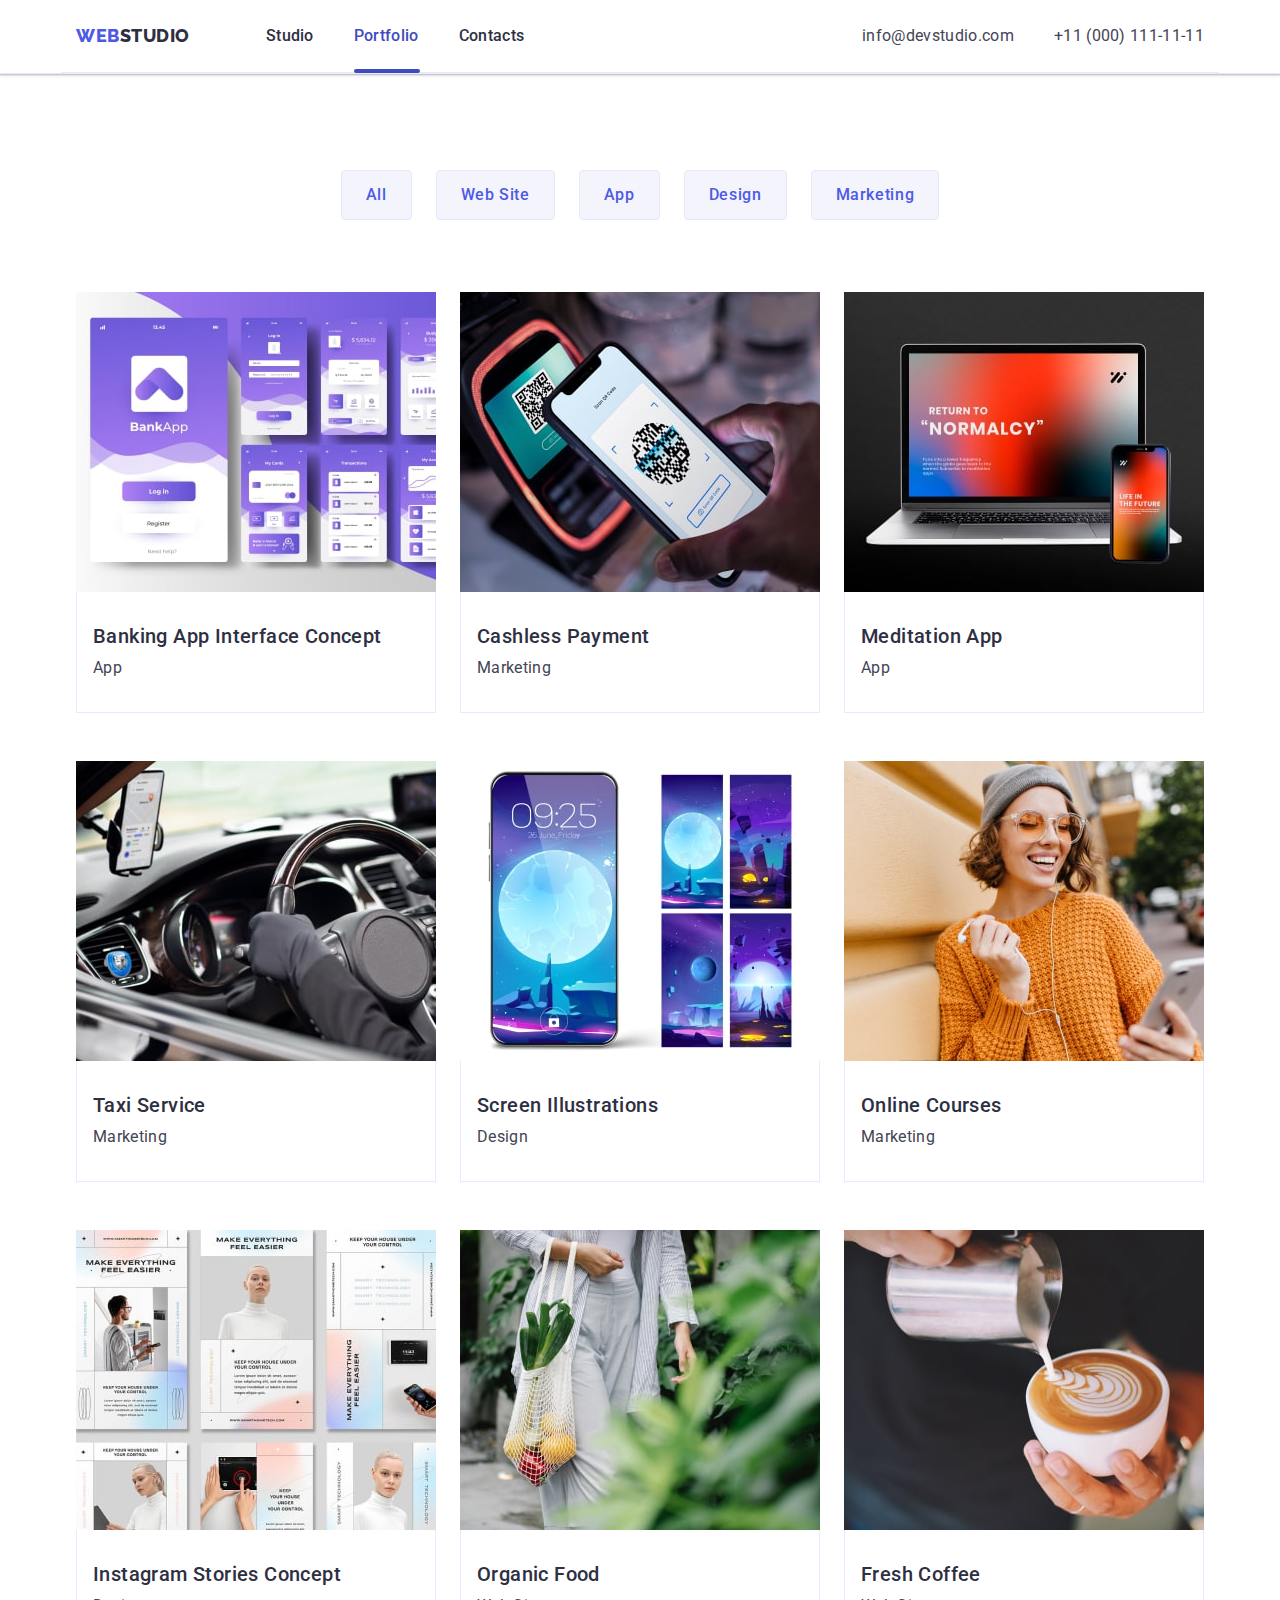
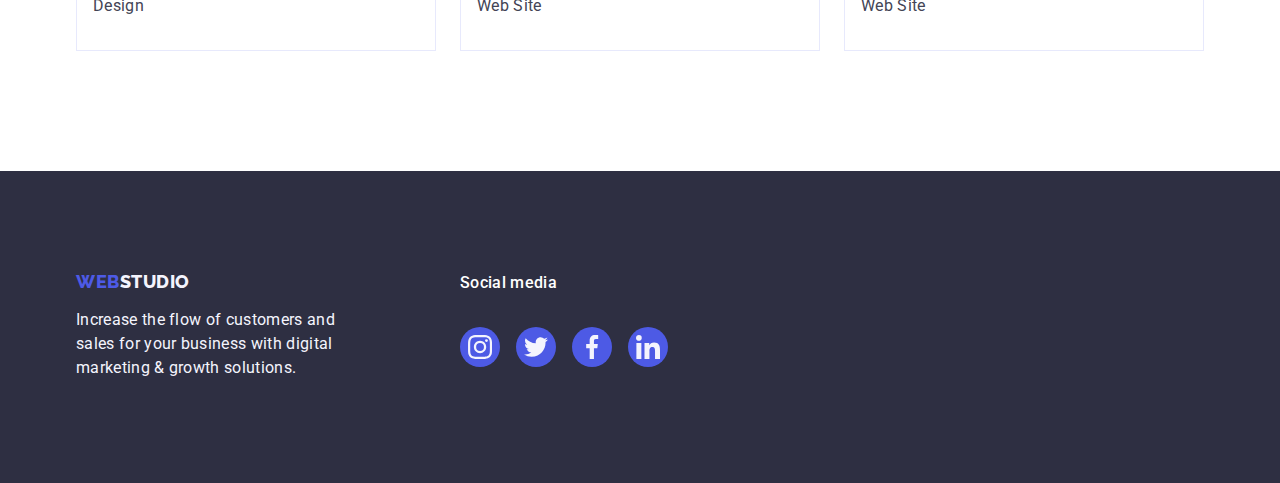
==== portfolio.html @ 8572cc93 "Initial commit" ====
<!DOCTYPE html>
<html lang="en">
  <head>
    <meta charset="UTF-8" />
    <meta name="viewport" content="width=device-width, initial-scale=1.0" />
    <title>Portfolio</title>
    <link rel="preconnect" href="https://fonts.googleapis.com" />
    <link rel="preconnect" href="https://fonts.gstatic.com" crossorigin />
    <link
      href="https://fonts.googleapis.com/css2?family=Raleway:wght@800&family=Roboto:wght@400;500;700&display=swap"
      rel="stylesheet"
    />
    <!--Додаємо посілання на  modern-normalize -->
    <link
      rel="stylesheet"
      href="https://cdnjs.cloudflare.com/ajax/libs/modern-normalize/2.0.0/modern-normalize.min.css"
    />
    <link rel="stylesheet" href="./css/styles.css" />
  </head>
  <body>
    <!--| ---------------------------------- |-->
    <!--|              Header                |-->
    <!--| ---------------------------------- |-->
    <header class="header">
      <div class="container">
        <!--Navigation menu-->

        <nav class="nav-page">
          <a href="./index.html" class="logo-web link"
            >Web<span class="logo-studio link">Studio</span>
          </a>
          <ul class="list list-header">
            <li>
              <a class="link item stud" href="./index.html">Studio</a>
            </li>
            <li>
              <a class="link item port current" href="./portfolio.html"
                >Portfolio</a
              >
            </li>
            <li>
              <a class="link item cont" href="">Contacts</a>
            </li>
          </ul>
        </nav>
        <!-- Contacts -->
        <address class="address">
          <ul class="list list-address">
            <li>
              <a
                class="link contacts"
                href="mailto:info@devstudio.com"
                target="_blank"
                >info@devstudio.com
              </a>
            </li>
            <li>
              <a class="link contacts" href="tel:+110001111111" target="_blank"
                >+11 (000) 111-11-11
              </a>
            </li>
          </ul>
        </address>
      </div>
    </header>
    <!-- -------------------------------------------------- -->
    <!--                      Main                          -->
    <!-- -------------------------------------------------- -->
    <main>
      <section class="portfolio">
        <div class="container">
          <h1 class="visually-hidden">Portfolio</h1>

          <!-- -----------------------Фільтр----------------------------- -->
          <ul class="list btn-list">
            <li><button class="btn-text" type="button">All</button></li>
            <li><button class="btn-text" type="button">Web Site</button></li>
            <li><button class="btn-text" type="button">App</button></li>
            <li><button class="btn-text" type="button">Design</button></li>
            <li><button class="btn-text" type="button">Marketing</button></li>
          </ul>
          <ul class="list list-portfolio">
            <li class="item-portfolio">
              <a class="link link-portfolio" href="">
                <div class="box">
                  <img
                    src="./images/Banking-App-Interface-Concept-.jpg"
                    alt="Banking App Interface Concept"
                    width="360"
                    height="300"
                  />
                  <p class="overlay">
                    "14 Stylish and User-Friendly App Design Concepts · Task
                    Manager App · Calorie Tracker App · Exotic Fruit Ecommerce
                    App · Cloud Storage App"
                  </p>
                </div>

                <div class="box-portfolio">
                  <h2 class="title-portfolio">Banking App Interface Concept</h2>
                  <p class="subtitle-portfolio">App</p>
                </div>
              </a>
            </li>
            <li class="item-portfolio">
              <a class="link link-portfolio" href="">
                <div class="box">
                  <img
                    src="./images/Cashless-Payment.jpg"
                    alt="images/Cashless Payment"
                    width="360"
                    height="300"
                  />
                  <p class="overlay">
                    "14 Stylish and User-Friendly App Design Concepts · Task
                    Manager App · Calorie Tracker App · Exotic Fruit Ecommerce
                    App · Cloud Storage App"
                  </p>
                </div>
                <div class="box-portfolio">
                  <h2 class="title-portfolio">Cashless Payment</h2>
                  <p class="subtitle-portfolio">Marketing</p>
                </div>
              </a>
            </li>
            <li class="item-portfolio">
              <a class="link link-portfolio" href="">
                <div class="box">
                  <img
                    src="./images/Meditation-App.jpg"
                    alt="Meditation App"
                    width="360"
                    height="300"
                  />
                  <p class="overlay">
                    "14 Stylish and User-Friendly App Design Concepts · Task
                    Manager App · Calorie Tracker App · Exotic Fruit Ecommerce
                    App · Cloud Storage App"
                  </p>
                </div>
                <div class="box-portfolio">
                  <h2 class="title-portfolio">Meditation App</h2>
                  <p class="subtitle-portfolio">App</p>
                </div>
              </a>
            </li>
            <li class="item-portfolio">
              <a class="link link-portfolio" href="">
                <div class="box">
                  <img
                    src="./images/Taxi-Service.jpg"
                    alt="Taxi Service"
                    width="360"
                    height="300"
                  />
                  <p class="overlay">
                    "14 Stylish and User-Friendly App Design Concepts · Task
                    Manager App · Calorie Tracker App · Exotic Fruit Ecommerce
                    App · Cloud Storage App"
                  </p>
                </div>
                <div class="box-portfolio">
                  <h2 class="title-portfolio">Taxi Service</h2>
                  <p class="subtitle-portfolio">Marketing</p>
                </div>
              </a>
            </li>
            <li class="item-portfolio">
              <a class="link link-portfolio" href="">
                <div class="box">
                  <img
                    src="./images/Screen-Illustrations.jpg"
                    alt="Screen Illustrations"
                    width="360"
                    height="300"
                  />
                  <p class="overlay">
                    "14 Stylish and User-Friendly App Design Concepts · Task
                    Manager App · Calorie Tracker App · Exotic Fruit Ecommerce
                    App · Cloud Storage App"
                  </p>
                </div>
                <div class="box-portfolio">
                  <h2 class="title-portfolio">Screen Illustrations</h2>
                  <p class="subtitle-portfolio">Design</p>
                </div>
              </a>
            </li>
            <li class="item-portfolio">
              <a class="link link-portfolio" href="">
                <div class="box">
                  <img
                    src="./images/Online-Courses.jpg"
                    alt="Online Courses"
                    width="360"
                    height="300"
                  />
                  <p class="overlay">
                    "14 Stylish and User-Friendly App Design Concepts · Task
                    Manager App · Calorie Tracker App · Exotic Fruit Ecommerce
                    App · Cloud Storage App"
                  </p>
                </div>
                <div class="box-portfolio">
                  <h2 class="title-portfolio">Online Courses</h2>
                  <p class="subtitle-portfolio">Marketing</p>
                </div>
              </a>
            </li>
            <li class="item-portfolio">
              <a class="link link-portfolio" href="">
                <div class="box">
                  <img
                    src="./images/Instagram-Stories-Concept.jpg"
                    alt="Instagram Stories Concept"
                    width="360"
                    height="300"
                  />
                  <p class="overlay">
                    "14 Stylish and User-Friendly App Design Concepts · Task
                    Manager App · Calorie Tracker App · Exotic Fruit Ecommerce
                    App · Cloud Storage App"
                  </p>
                </div>
                <div class="box-portfolio">
                  <h2 class="title-portfolio">Instagram Stories Concept</h2>
                  <p class="subtitle-portfolio">Design</p>
                </div>
              </a>
            </li>
            <li class="item-portfolio">
              <a class="link link-portfolio" href="">
                <div class="box">
                  <img
                    src="./images/Organic-Food.jpg"
                    alt="Organic Food"
                    width="360"
                    height="300"
                  />
                  <p class="overlay">
                    "14 Stylish and User-Friendly App Design Concepts · Task
                    Manager App · Calorie Tracker App · Exotic Fruit Ecommerce
                    App · Cloud Storage App"
                  </p>
                </div>
                <div class="box-portfolio">
                  <h2 class="title-portfolio">Organic Food</h2>
                  <p class="subtitle-portfolio">Web Site</p>
                </div>
              </a>
            </li>
            <li class="item-portfolio">
              <a class="link link-portfolio" href="">
                <div class="box">
                  <img
                    src="./images/Fresh-Coffee.jpg"
                    alt="Fresh Coffee"
                    width="360"
                    height="300"
                  />
                  <p class="overlay">
                    "14 Stylish and User-Friendly App Design Concepts · Task
                    Manager App · Calorie Tracker App · Exotic Fruit Ecommerce
                    App · Cloud Storage App"
                  </p>
                </div>
                <div class="box-portfolio">
                  <h2 class="title-portfolio">Fresh Coffee</h2>
                  <p class="subtitle-portfolio">Web Site</p>
                </div>
              </a>
            </li>
          </ul>
        </div>
      </section>
    </main>
    <!-- ------------------------------------------------- -->
    <!--                   Footer                          -->
    <!-- ------------------------------------------------- -->
    <footer class="footer">
      <div class="container">
        <div class="futer-logo">
          <a class="logo-web link" href="./index.html"
            >Web<span class="logo-studio link">Studio</span>
          </a>
          <p class="footer-text">
            Increase the flow of customers and sales for your business with
            digital marketing & growth solutions.
          </p>
        </div>
        <!-- -----------two item ---------- -->
        <div class="footer-social">
          <p class="footer-social-media">Social media</p>
          <ul class="footer-list">
            <li class="footer-item">
              <a
                class="footer-social-link"
                href="www.instagram.com"
                target="_blank"
                rel="noopener noreferrer"
              >
                <svg class="footer-social-svg" width="24" height="24">
                  <use href="./images/icons.svg#icon-instagram-2"></use>
                </svg>
              </a>
            </li>
            <li class="footer-item">
              <a
                class="footer-social-link"
                href="www.twitter.com"
                target="_blank"
                rel="noopener noreferrer"
              >
                <svg class="footer-social-svg" width="24" height="24">
                  <use href="./images/icons.svg#icon-twitter-1"></use>
                </svg>
              </a>
            </li>
            <li class="footer-item">
              <a
                class="footer-social-link"
                href="www.facebook.com"
                target="_blank"
                rel="noopener noreferrer"
              >
                <svg class="footer-social-svg" width="24" height="24">
                  <use href="./images/icons.svg#icon-facebook-1"></use>
                </svg>
              </a>
            </li>
            <li class="footer-item">
              <a
                class="footer-social-link"
                href="www.linkedin.com"
                target="_blank"
                rel="noopener noreferrer"
              >
                <svg class="footer-social-svg" width="24" height="24">
                  <use href="./images/icons.svg#icon-linkedin-1"></use>
                </svg>
              </a>
            </li>
          </ul>
        </div>
      </div>
    </footer>
  </body>
</html>
---- css/styles.css ----
:root {
  --iris: #4d5ae5;
  --ocean: #404bbf;
  --navyblue: #2e2f42;
  --green: #31d0aa;
  --slate: #434455;
  --lightslate: #8e8f99;
  --cornflower: #e7e9fc;
  --cloud: #f4f4fd;
  --navybluemodal: #2e2f42;
  --grey: #2e2f42;
  --white: #fff;
  --dairy: #fcfcfc;
}

/* ----------------------------*/
/* |         RESET   ON      | */
/* ----------------------------*/

main {
  flex-grow: 1;
}

ul {
  padding-left: 0;
  display: flex;
}

/* Обнулення маржінів у заголовков та параграфів  */
h1,
h2,
h3,
p {
  /* margin-top: 0;
  margin-bottom: 0; */
  padding: 0;
  margin: 0;
}

.list {
  list-style-type: none;
  margin-top: 0;
  margin-bottom: 0;
  padding-left: 0;
}
/*-------Зроби з картинок блоковий елемент + гумовий + автоподстройка висоти +
         указывает содержимому заполнять контейнер object-fit: cover;
         он будет отрезать стороны изображения, сохранение соотношения сторон */
img {
  display: block;
  max-width: 100%;
  height: auto;
  object-fit: cover;
}
/* --Зроби зображення блочними елементами*/
/*----------------------------------  */
/*             RESET END              */
/* ---------------------------------  */

/* Додаємо "Паттерн для приховання заголовків": властивості для класу .visually-hidden */
.visually-hidden {
  position: absolute;
  width: 1px;
  height: 1px;
  margin: -1px;
  border: 0;
  padding: 0;
  white-space: nowrap;
  clip-path: inset(100%);
  clip: rect(0 0 0 0);
  overflow: hidden;
}

/* --------------------------------------- */
/*              Components styles          */
/* --------------------------------------- */

/* --Визнач ширину та падінги для контейнера
                   та пропиши їх у CSS-файлі: */

body {
  font-family: "Roboto", sans-serif;
  font-size: 16px;
  line-height: 1.5;
  letter-spacing: 0.02em;
  color: var(--slate);
  background-color: var(--white);

  min-height: 100vh;
  display: flex;
  flex-direction: column;
  box-sizing: border-box;
}

.container {
  width: 100%;
  max-width: 1158px;
  /* 1128 в макеті + 2х15рх */
  padding-left: 15px;
  padding-right: 15px;
  /* задаємо центрування */
  margin: 0 auto;
  /* Підсвічуємо контейнери */
  /* outline: 2px solid #31d0aa; */
}

/* ------------------------------------------ */
/*         Header                         */
/* ------------------------------------------ */

.nav-page {
  display: flex;
  align-items: center;
}

/* ---------------------------------------------------------------------- */
/* -----------------Begin-------------Псевдокласси----------------------- */
.list-header .link {
  transition: color 250ms cubic-bezier(0.4, 0, 0.2, 1);
  position: relative;
}

.list-header .stud.current::after {
  position: absolute;
  left: 0;
  bottom: -1px;
  content: "";
  width: 48px;
  height: 4px;
  flex-shrink: 0;
  border-radius: 2px;
  background: var(--ocean);
  color: var(--ocean);
}
.list-header .port.current::after {
  position: absolute;
  left: 0;
  bottom: -1px;
  content: "";
  width: 66px;
  height: 4px;
  flex-shrink: 0;
  border-radius: 2px;
  background: var(--ocean);
  color: var(--ocean);
}
.list-header .stud:hover::after {
  position: absolute;
  left: 0;
  bottom: -1px;
  content: "";
  width: 48px;
  height: 4px;
  flex-shrink: 0;
  border-radius: 2px;
  background: var(--ocean);
  color: var(--ocean);
}

.list-header .port:hover::after {
  position: absolute;
  left: 0;
  bottom: -1px;
  content: "";
  width: 66px;
  height: 4px;
  flex-shrink: 0;
  border-radius: 2px;
  background: var(--ocean);
  color: var(--ocean);
}

.list-header .cont:hover::after {
  position: absolute;
  left: 0;
  bottom: -1px;
  content: "";
  width: 67px;
  height: 4px;
  flex-shrink: 0;
  border-radius: 2px;
  background: var(--ocean);
  color: var(--ocean);
}

/* -----------------------------END------псевдокласси------------------ */
/* -------------------------------------------------------------------- */

.list-header,
.list-address {
  display: flex;
  gap: 40px;
  justify-content: space-between;
  align-items: center;
}

.list-header .item {
  padding: 24px 0;
  display: block;
}

.header .container {
  display: flex;
  /* gap: 40; */
  /* justify-content: space-between; */
  align-items: center;
  border-bottom: 1px solid var(--cornflower, #e7e9fc);
  background: var(--white, #fff);
  /* box-shadow: 0px 1px 6px 0px rgba(46, 47, 66, 0.08),
    0px 1px 1px 0px rgba(46, 47, 66, 0.16),
    0px 2px 1px 0px rgba(46, 47, 66, 0.08); */
}

.header {
  border-bottom: 1px solid var(--cornflower);
  display: flex;
  box-shadow: 0px 2px 1px rgba(46, 47, 66, 0.08),
    0px 1px 1px rgba(46, 47, 66, 0.16), 0px 1px 6px rgba(46, 47, 66, 0.08);
}

.nav-page .logo-web {
  margin-right: 76px;
}

.address {
  display: flex;
  gap: 40px;
  margin-left: auto;
}

.link {
  text-decoration: none;
  color: var(--navyblue);
  font-size: 16px;
  font-weight: 500;
  line-height: 1.5;
  letter-spacing: 0.02em;
}

.nav-page {
  background: var(--white);
}

.logo-web {
  color: var(--iris);
  font-family: Raleway, sans-serif;
  font-size: 18px;
  font-style: normal;
  font-weight: 800;
  line-height: 1.17;
  letter-spacing: 0.03em;
  text-transform: uppercase;
}

.logo-studio {
  color: var(--navyblue);
  font-size: 18px;
  font-style: normal;
  font-weight: 800;
  line-height: 1.33;
  letter-spacing: 0.03em;
  text-transform: uppercase;
}

.link.item {
  color: var(--navyblue);
  text-align: center;
  font-size: 16px;
  font-weight: 500;
  line-height: 1.5;
  letter-spacing: 0.02em;
}

.link.item:hover,
.link.item:focus {
  color: var(--ocean);
}

.link.item.current {
  color: var(--ocean);
}

.contacts {
  color: var(--slate);

  font-size: 16px;
  font-style: normal;
  font-weight: 400;
  line-height: 1.5;
  letter-spacing: 0.02em;
  transition: color 250ms cubic-bezier(0.4, 0, 0.2, 1);
}

.address {
  font-style: normal;
}

.contacts:hover,
.contacts:focus {
  color: var(--ocean);
}
/* ------------------------------------------------------------- */
/*                          Hero                                 */
/* ------------------------------------------------------------- */

.hero {
  background-color: var(--navyblue);
  color: var(--white);
  padding-top: 188px;
  padding-bottom: 188px;
  max-width: 1440px;
  margin: 0 auto;

  background-image: linear-gradient(
      rgba(46, 47, 66, 0.7),
      rgba(46, 47, 66, 0.7)
    ),
    url(../images/people-office.jpg);
  background-repeat: no-repeat;
  background-size: cover;
  background-position: center;
}

/* --------до сих пор------------------------- */
.container .hero-title {
  max-width: 496px;
  padding-left: auto;
  padding-right: auto;
  margin-right: auto;
  margin-left: auto;
}

.hero-title {
  text-align: center;
  font-size: 56px;
  font-style: normal;
  font-weight: 700;
  line-height: 1.07;
  letter-spacing: 0.02em;
}

/* default */
.hero-btn {
  cursor: pointer;
  color: var(--white, #fff);

  font-family: inherit;
  font-size: 16px;
  font-style: normal;
  font-weight: 500;
  line-height: 1.5; /* 150% */
  letter-spacing: 0.04em;
  background: var(--iris);

  border-radius: 4px;
  box-shadow: 0px 4px 4px 0px rgba(0, 0, 0, 0.15);

  padding: 16px 32px;
  margin: 48px auto 0;

  min-width: 169px;
  height: 56px;
  border: none;
  display: block;

  transition: background-color 250ms cubic-bezier(0.4, 0, 0.2, 1);
}
/* hover */
.hero-btn:hover,
.hero-btn:focus {
  color: var(--white);
  background: var(--ocean);

  /* Button Text */
  /* font-family: inherit;
  font-size: 16px;
  font-style: normal;
  font-weight: 500;
  line-height: 24px; 
  letter-spacing: 0.64px; */
}

.hero-text {
  color: var(--slate);

  font-size: 16px;
  font-style: normal;
  font-weight: 400;
  line-height: 1.5;
  letter-spacing: 0.02em;
}
/* ---------------------------------------------------------------------- */
/* -------------------Section  feature--------------S-2------------------ */
/* ---------------------------------------------------------------------- */
.feature {
  padding-top: 120px;
  padding-bottom: 120px;
}

.hero-feature {
  color: var(--navyblue);
  /* Header 3 */

  font-size: 20px;
  font-style: normal;
  font-weight: 500;
  line-height: 1.2;
  letter-spacing: 0.02em;
}

.list .features {
  display: flex;
  flex-wrap: wrap;
  gap: 24px;
}

.hero-feature {
  margin-bottom: 8px;
}

.features {
  display: flex;
  width: 1128px;
  height: 104px;
  flex-shrink: 0;
  /* margin-top: 120px; */
  flex-direction: row;
  align-items: center;
  gap: 24px;
}

.features-item {
  display: flex;
  flex-direction: column;
  flex-wrap: wrap;
  max-width: 264px;
  width: 100%;
  width: calc((100% - 3 * 24px) / 4);
  flex-direction: column;
  align-items: center;
  flex-shrink: 0;
}

.features-icon {
  display: flex;
  justify-content: center;
  align-items: center;
  margin-bottom: 8px;
  border-radius: 4px;
  background: var(--cloud);
  display: flex;

  width: calc((100% - 72px) / 4);
  max-width: 264px;
  width: 100%;
  /* width: 264px; */
  height: 112px;
  gap: 8px;
  /* padding: 24px 100px; */
}
/* ------------------------------------------------------------------- */
/* -------------------Section skills---------------------------------- */
/* ------------------------------------------------------------------- */
.skills {
  padding-bottom: 120px;
}

.skills .title {
  margin-bottom: 72px;
  text-align: center;
  /* width: calc((100% - 48px) / 3); */
}

.skills .list {
  display: flex;
  flex-wrap: wrap;
  gap: 24px;
  margin: 72px auto 0;
  padding: 0;
}

.skill {
  display: flex;
  width: 100%;
  flex-basis: calc((100% - 48px) / 3);
}
/* --------------------------------------------------------------- */
/*                            Section Cards                        */
/* --------------------------------------------------------------- */

.cards {
  background-color: var(--cloud);
  padding-top: 120px;
  padding-bottom: 120px;
}

.cards-title {
  color: var(--navyblue);

  text-align: center;
  font-size: 36px;
  font-style: normal;
  font-weight: 700;
  line-height: 1.11;
  letter-spacing: 0.02em;
  text-transform: capitalize;

  margin-bottom: 72px;
}

.cards .list {
  display: flex;
  flex-wrap: wrap;
  gap: 24px;
  flex-basis: calc((100% - 72px) / 4);
}

.cards-list {
  background-color: var(--white);
  /*width: 264px;*/
  flex-basis: calc((100% - 72px) / 4);
  justify-content: center;
  align-items: center;
  border-radius: 0px 0px 4px 4px;
  background: var(--white);
  box-shadow: 0px 2px 1px 0px rgba(46, 47, 66, 0.08),
    0px 1px 1px 0px rgba(46, 47, 66, 0.16),
    0px 1px 6px 0px rgba(46, 47, 66, 0.08);
}

.cards .subtitle {
  line-height: 1.2;
  /* margin-bottom: 8px; */
}

.box-employee {
  display: flex;
  gap: 8px;
  flex-direction: column;
  align-items: center;
  padding: 32px 0;
  /* min-height: 104px;  */

  /* text-align: center; */
  /* padding: 32px 16px; */
  /* background-color: blueviolet; */
  /* max-width: 232px; */
}

.social-list {
  display: flex;
  justify-content: center;
  flex-wrap: wrap;
  gap: 24px;
}

.social-icons {
  list-style-type: none;

  flex-basis: calc((100% - 72) / 4);
  flex-shrink: 0;
}

.social-link {
  display: flex;
  fill: var(--cloud);
  background-color: var(--iris);
  border-radius: 50%;
  width: 40px;
  height: 40px;
  justify-content: center;
  align-items: center;
  transition: background-color 250ms cubic-bezier(0.4, 0, 0.2, 1);
  /* transition-duration: 250ms; */
  /* transition-timing-function: cubic-bezier(0.4 0 0.2 1); */
}
.social-link:hover,
.social-link:focus {
  background-color: var(--ocean);
}
/* -------------------------------------------------------------- */
/*                              Customers                         */
/* -------------------------------------------------------------- */

.customers {
  display: flex;
  flex-direction: column;
  justify-content: center;
  padding: 120px 0;
}
.customers .title {
  margin-bottom: 72px;
}
.customers-list {
  list-style-type: none;
  display: flex;
  justify-content: center;
  gap: 24px;
}
.customers-item {
  width: calc((100% - 120px) / 6);
  height: 88px;
}
.customers-link {
  padding: 16px 32px;
  border: 1px solid var(--lightslate);
  flex-shrink: 0;
  display: flex;
  justify-content: center;
  align-items: center;
  width: 100%;
  height: 100%;
  border: 1px solid #8e8f99;
  border-radius: 4px;
  color: var(--lightslate);
  transition: border-color 250ms cubic-bezier(0.4, 0, 0.2, 1),
    color 250ms cubic-bezier(0.4, 0, 0.2, 1);
}
.customers-link:hover {
  border-color: var(--ocean);
  color: var(--ocean);
}
.customers-link:focus {
  border-color: var(--ocean);
  color: var(--ocean);
}
.customers-svg {
  fill: currentColor;
}

/* .customers-use {
  fill: var(--lightslate);}

.customers-use:hover {
    fill: var(--ocean);
} */
.customers-link:hover .customers-svg {
  /* fill:currentColor; */
  /* border-color: #404bbf; 
  color: #404bbf;  */
}
/* transition: background-color 250ms cubic-bezier(0.4, 0, 0.2, 1); */
/* --------------------------------------------------------------- */
/*                               Footer                            */
/* --------------------------------------------------------------- */

.footer .logo-web {
  line-height: 1.17;
  display: inline-block;
  margin-bottom: 16px;
}

.footer-text {
  color: var(--cloud);
  max-width: 264px;
  /* margin-left: 156px */
}

.footer {
  background: var(--navyblue);
  color: var(--cornflower);

  font-size: 16px;
  font-style: normal;
  font-weight: 400;
  line-height: 1.5;
  letter-spacing: 0.02em;

  padding-top: 100px;
  padding-bottom: 100px;
}

.footer .logo-studio {
  color: var(--cloud);
  font-family: Raleway;
  font-size: 18px;
  font-style: normal;
  font-weight: 800;
  line-height: normal;
  letter-spacing: 0.03em;
  text-transform: uppercase;
}

.footer-social-media {
  color: var(--white);

  /* Body Medium */
  font-family: Roboto;
  font-size: 16px;
  font-style: normal;
  font-weight: 500;
  line-height: 1.5;
  letter-spacing: 0.02em;
  margin-bottom: 16px;
}

.footer-list {
  list-style-type: none;
  gap: 16px;
}
/* ---------------------------------- */
.footer-item {
  /* display: flex; */
  flex-basis: ((100% - 72px) / 4);
}

.footer-social-link {
  display: flex;
  flex-shrink: 0;
  fill: var(--cloud);
  flex-wrap: wrap;

  background-color: var(--iris);
  border-radius: 50%;
  width: 40px;
  height: 40px;
  justify-content: center;
  align-items: center;
  transition: background-color 250ms cubic-bezier(0.4, 0, 0.2, 1);
}

.social-svg {
  fill: var(--cloud);
}

.footer-social-svg {
  fill: var(--cloud);
}

.footer-social-link:hover,
.footer-social-link:focus {
  background-color: #31d0aa;
}

.footer .container {
  display: flex;
  align-items: baseline;
}

.futer-logo,
.footer-social {
  display: flex;
  flex-direction: column;
  margin-right: 120px;
}
/* -------------------------------------------------------------- */
/*                  Modal Window                                  */
/* -------------------------------------------------------------- */

.backdrop {
  position: fixed;
  width: 100%;
  height: 100%;
  top: 0;
  /* background-color: rgba(70, 70, 70, 0.6); */
  background-color: rgba(46, 47, 66, 0.4);
  transition: opacity 250ms cubic-bezier(0.4, 0, 0.2, 1),
    visibility 250ms cubic-bezier(0.4, 0, 0.2, 1);
}

.modal {
  position: absolute;
  top: 50%;
  left: 50%;
  transform: translate(-50%, -50%);
  width: 408px;
  min-height: 584px;
  background-color: var(--dairy);
  border-radius: 4px;
  box-shadow: 0px 2px 1px 0px rgba(0, 0, 0, 0.2),
    0px 1px 3px 0px rgba(0, 0, 0, 0.12), 0px 1px 1px 0px rgba(0, 0, 0, 0.14);
  /* -------------------------Замечание бота для кнопки-------------- */
  /* display: flex; */
  /*  */
  /*  */

  transition: transform 250ms cubic-bezier(0.4, 0, 0.2, 1);
  /* -----------Замечание бота для кнопк ------------------ */
}

.modal-close-btn {
  /* ------------------------------------------------------------- */
  display: flex;
  justify-content: center;
  align-items: center;
  border: 1px solid rgba(0, 0, 0, 0.1);
  padding: 0;
  cursor: pointer;
  background-color: var(--cornflower);
  transition: background-color 250ms cubic-bezier(0.4, 0, 0.2, 1),
    border 250ms cubic-bezier(0.4, 0, 0.2, 1);
  /* --------------------------------------------------------------- */
  position: absolute;
  top: 24px;
  right: 24px;
  border-radius: 50%;
  flex-shrink: 0;
  height: 24px;
  width: 24px;
}

.modal-close-btn:hover,
.modal-close-btn:focus {
  background-color: var(--ocean);
  fill: var(--white);
  border: none;
}
.modal-close-btn:focus {
  fill: var(--white);
}
.modal-close-button {
  transition: fill 250ms cubic-bezier(0.4, 0, 0.2, 1);
}

.is-hidden {
  opacity: 0;
  visibility: hidden;
  pointer-events: none;
}

/* .open-modal:hover {
  opacity: 0.8;
}

.backdrop {
  position: fixed;
  top: 0;
  left: 0;
  width: 100%;
  height: 100%;
  flex-shrink: 0;
  background-color: rgba(46, 47, 66, 0.4);
  transition: opacity 250ms cubic-bezier(0.4, 0, 0.2, 1),
    visibility 250ms cubic-bezier(0.4, 0, 0.2, 1);
}

.modal {
  width: 408px;
  min-height: 584px;
  position: absolute;
  top: 50%;
  left: 50%;
  transform: translate(-50%, -50%);
  flex-shrink: 0;
  border-radius: 4px;
  background: var(--dairy-color);
  box-shadow: 0px 2px 1px 0px rgba(0, 0, 0, 0.2),
    0px 1px 3px 0px rgba(0, 0, 0, 0.12), 0px 1px 1px 0px rgba(0, 0, 0, 0.14);
  transition: transform 250ms cubic-bezier(0.4, 0, 0.2, 1);
}

.close-button {
  position: absolute;
  right: 24px;
  top: 24px;
  fill: var(--navy-blue);
  background-color: var(--cornflower-color);
  border: 1px solid rgba(0, 0, 0, 0.1);
  width: 24px;
  height: 24px;
  border-radius: 50%;
  display: flex;
  align-items: center;
  justify-content: center;
  cursor: pointer;
  padding: 0;
  transition: background-color 250ms cubic-bezier(0.4, 0, 0.2, 1),
    border 250ms cubic-bezier(0.4, 0, 0.2, 1);
}

.modal-close-button {
  transition: fill 250ms cubic-bezier(0.4, 0, 0.2, 1);
} */
/* -------------------------------------------------------------- */
/*                            Page Portfolio                      */
/* -------------------------------------------------------------- */

.portfolio {
  padding: 96px 0 120px 0;
}

.btn-list {
  display: flex;
  gap: 24px;
  margin-bottom: 72px;
  justify-content: center;
}

.btn-text {
  cursor: pointer;
  color: var(--iris);
  background-color: var(--cloud);
  text-align: center;

  font-family: inherit;
  font-size: 16px;
  font-style: normal;
  font-weight: 500;
  line-height: 1.5;
  letter-spacing: 0.04em;

  padding: 12px 24px;
  border-radius: 4px;
  border: 1px solid var(--cornflower);
  transition: color 250ms cubic-bezier(0.4, 0, 0.2, 1),
    background-color 250ms cubic-bezier(0.4, 0, 0.2, 1),
    border-color 250ms cubic-bezier(0.4, 0, 0.2, 1),
    box-shadow 250ms cubic-bezier(0.4, 0, 0.2, 1);
}

.btn-text:hover,
.btn-text:focus {
  color: var(--white);
  background-color: var(--ocean);
  border: 1px solid transparent;
  box-shadow: 0px 2px 2px 0px rgba(0, 0, 0, 0.12),
    0px 2px 1px 0px rgba(0, 0, 0, 0.08), 0px 3px 1px 0px rgba(0, 0, 0, 0.1);
}

.list-portfolio {
  display: flex;
  column-gap: 24px;
  row-gap: 48px;
  flex-wrap: wrap;
}

.link-portfolio {
  display: block;
  transition: box-shadow 250ms cubic-bezier(0.4, 0, 0.2, 1);
}






/* ------------------Overlay---------------------------------- */
.link-portfolio:hover .overlay,
.link-portfolio:focus .overlay {
  transform: translateY(0%);
}
/* .item-portfolio:hover .overlay,
   .item-portfolio:focus .overlay {
  transform: translateY(0%);
} */
.box {
  position: relative; overflow: hidden;}

.overlay {
  /* padding: 40px 32px 164px; */
  position: absolute;
  top: 0;  left: 0;  width: 100%;  height: 100%; padding: 40px 32px;
  transform: translateY(100%);
  transition: transform 250ms ease-in-out;
  color: var(--cloud);  background: var(--iris);  
  transition: transform 250ms cubic-bezier(0.4, 0, 0.2, 1);
}
/* --------------------END-----Overlay---------------------------------- */
/* -------------------------------------------------------------------- */

.item-portfolio {
   width: calc((100% - 48px) / 3);
}
.link-portfolio:hover,
.link-portfolio:focus {
  /* border: 1px solid var(--cloud); */
  /* background-color: var(--white); */
  box-shadow: 0px 1px 6px rgba(46, 47, 66, 0.08),
    0px 1px 1px rgba(46, 47, 66, 0.16), 0px 2px 1px rgba(46, 47, 66, 0.08);
}

.box-portfolio {
  padding: 32px 16px;
  border: 1px solid var(--cornflower);
  border-top: none;
  text-align: start;
  
}

.title-portfolio {
  font-weight: 500;
  font-size: 20px;
  line-height: 1.2;
  letter-spacing: 0.02em;
  color: var(--navyblue);
  margin-bottom: 8px;
}

/* ----------------------------------------------------------------- */

.title {
  color: var(--navyblue);

  text-align: center;
  font-size: 36px;
  font-style: normal;
  font-weight: 700;
  line-height: 1.11;
  letter-spacing: 0.02em;
  text-transform: capitalize;
}

.subtitle {
  color: var(--navyblue);

  /* Header 3 */

  font-size: 20px;
  font-style: normal;
  font-weight: 500;
  line-height: 1.2; /* 120% */
  letter-spacing: 0.02em;
}

.subtitle-text {
  color: var(--slate);

  /* Body */

  font-size: 16px;
  font-style: normal;
  font-weight: 400;
  line-height: 1.5; /* 150% */
  letter-spacing: 0.02em;
}

.subtitle-portfolio {
  color: var(--slate);

  font-size: 16px;
  font-style: normal;
  font-weight: 400;
  line-height: 1.5;
  letter-spacing: 0.02em;
}
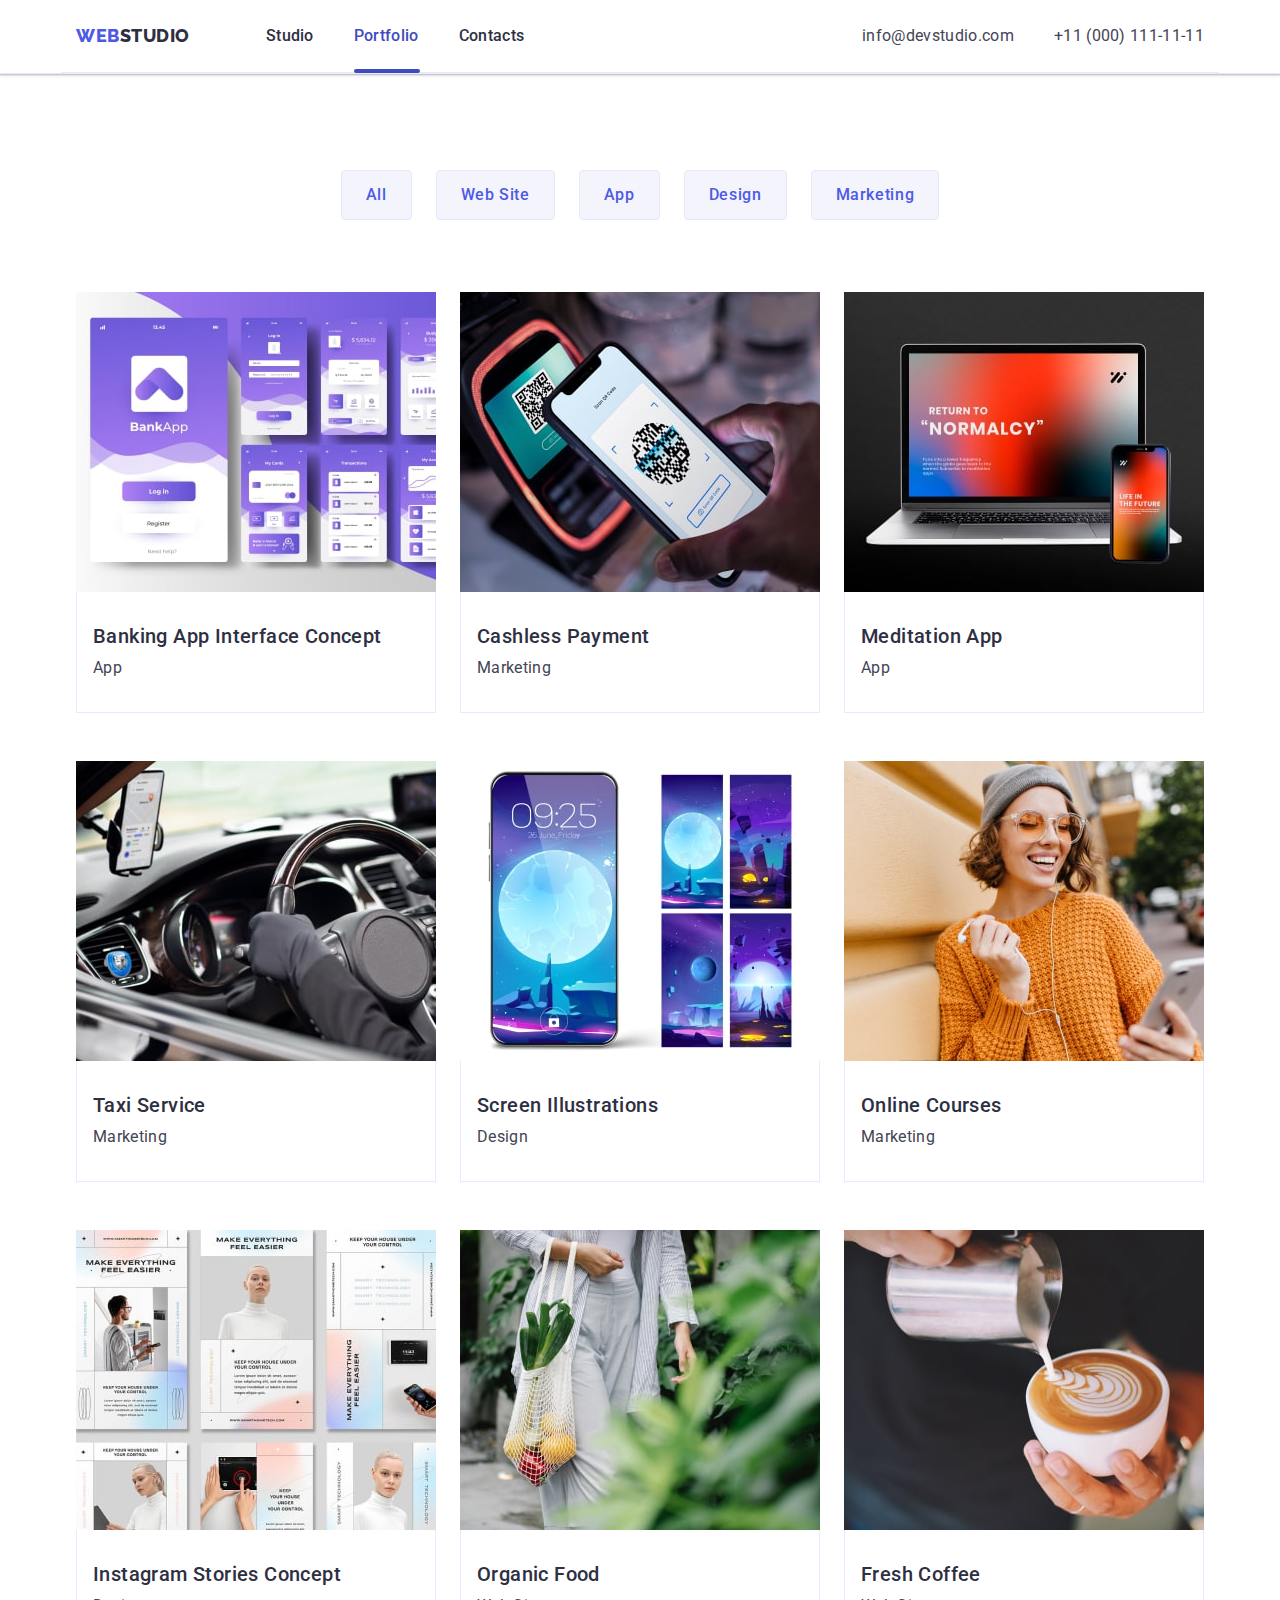
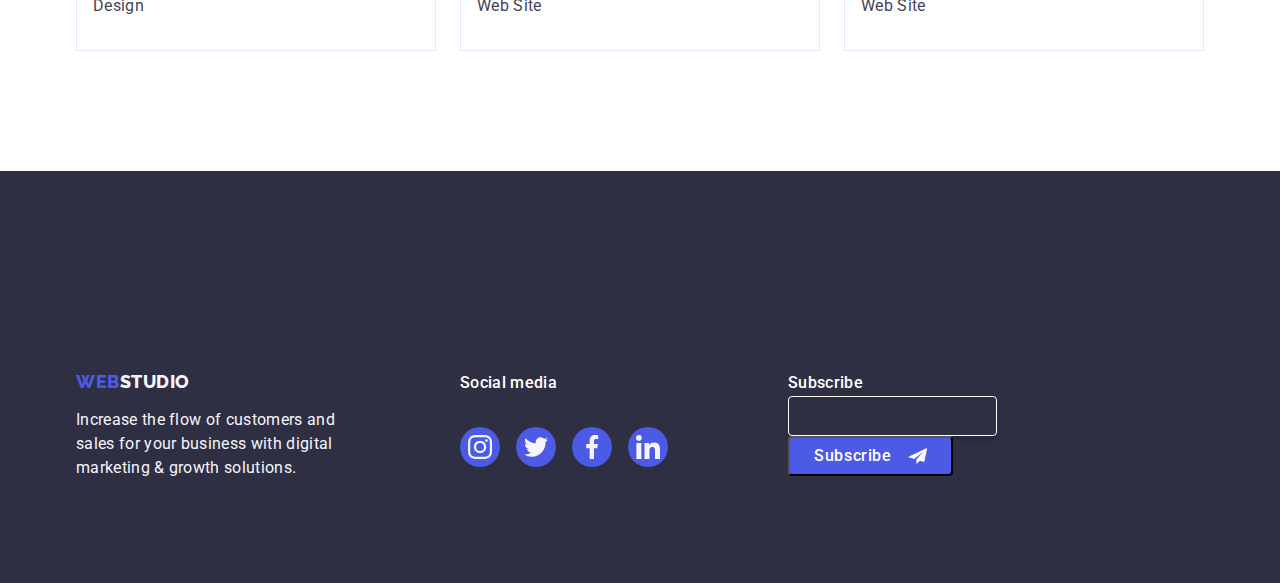
==== commit efbf53e9: "3-5" ====
--- a/portfolio.html
+++ b/portfolio.html
@@ -342,6 +342,18 @@
             </li>
           </ul>
         </div>
+        <div class="subscribe">
+              <p>Subscribe</p>
+              <label for="subscribe" class="subscribe-label"></label>
+              <input type="email" class="subscribe-input"
+               name="subscribe" id="subscribe">
+               <button type="submit" class="subscribe-btn">Subscribe
+                <svg class="subscribe-svg" width="24" height="24">
+                  <use href="./images/icons.svg#icon-footer-button"></use>
+                </svg>
+               </button>
+
+        </div>
       </div>
     </footer>
   </body>
--- a/css/styles.css
+++ b/css/styles.css
@@ -104,6 +104,20 @@
   /* outline: 2px solid #31d0aa; */
 }
 
+.visually-hidden {
+  position: absolute;
+  width: 1px;
+  height: 1px;
+  margin: -1px;
+  border: 0;
+  padding: 0;
+
+  white-space: nowrap;
+  clip-path: inset(100%);
+  clip: rect(0 0 0 0);
+  overflow: hidden;
+}
+
 /* ------------------------------------------ */
 /*         Header                         */
 /* ------------------------------------------ */
@@ -324,8 +338,8 @@
 /* --------до сих пор------------------------- */
 .container .hero-title {
   max-width: 496px;
-  padding-left: auto;
-  padding-right: auto;
+  /* padding-left: auto;
+  padding-right: auto; */
   margin-right: auto;
   margin-left: auto;
 }
@@ -701,7 +715,7 @@
 /* ---------------------------------- */
 .footer-item {
   /* display: flex; */
-  flex-basis: ((100% - 72px) / 4);
+  flex-basis: calc((100% - 72px) / 4);
 }
 
 .footer-social-link {
@@ -743,6 +757,85 @@
   flex-direction: column;
   margin-right: 120px;
 }
+
+/* ----------------------04082023------------------------ */
+/* -----------------------input of footer---------------- */
+.subscribe {
+  display: inline-flex;
+  flex-direction: column;
+  justify-content: center;
+  margin-top: 100px;
+}
+
+.subscribe p {
+  max-width: 74px;
+  min-height: 25px;
+  color: var(--white, #fff);
+
+  /* Body Medium */
+  font-family: Roboto;
+  font-size: 16px;
+  font-style: normal;
+  font-weight: 500;
+  line-height: 24px; /* 150% */
+  letter-spacing: 0.32px;
+}
+
+.subscribe-field {
+  display: flex;
+  justify-content: center;
+  margin-right: 24px;
+  margin-top: 16px;
+}
+.subscribe-input {
+  max-width: 264px;
+  min-height: 40px;
+  flex-shrink: 0;
+  border-radius: 4px;
+  border: 1px solid var(--white, #fff);
+  box-shadow: 0px 4px 4px 0px rgba(0, 0, 0, 0.15);
+  background-color: transparent;
+}
+
+.subscribe-field::placeholder .subscribe-label {
+ color: var(--white);
+font-family: Roboto;
+font-size: 12px;
+font-style: normal;
+font-weight: 400;
+line-height: 24px; /* 200% */
+letter-spacing: 0.48px; 
+}
+
+
+
+.subscribe-btn {
+  display: inline-flex;
+  padding: 8px 24px;
+  justify-content: center;
+  align-items: center;
+  gap: 16px;
+  border-radius: 4px;
+  background: var(--iris, #4d5ae5);
+  width: 165px;
+  height: 40px;
+  flex-shrink: 0;
+  color: var(--white, #fff);
+  text-align: center;
+
+  /* Button Text */
+  font-family: Roboto;
+  font-size: 16px;
+  font-style: normal;
+  font-weight: 500;
+  line-height: 24px; /* 150% */
+  letter-spacing: 0.64px;
+  fill: var(--white);
+}
+
+/* --------------------------End of footer---------------- */
+/*  */
+/*  */
 /* -------------------------------------------------------------- */
 /*                  Modal Window                                  */
 /* -------------------------------------------------------------- */
@@ -752,7 +845,8 @@
   width: 100%;
   height: 100%;
   top: 0;
-  /* background-color: rgba(70, 70, 70, 0.6); */
+  left: 0;
+  flex-shrink: 0;
   background-color: rgba(46, 47, 66, 0.4);
   transition: opacity 250ms cubic-bezier(0.4, 0, 0.2, 1),
     visibility 250ms cubic-bezier(0.4, 0, 0.2, 1);
@@ -769,13 +863,9 @@
   border-radius: 4px;
   box-shadow: 0px 2px 1px 0px rgba(0, 0, 0, 0.2),
     0px 1px 3px 0px rgba(0, 0, 0, 0.12), 0px 1px 1px 0px rgba(0, 0, 0, 0.14);
-  /* -------------------------Замечание бота для кнопки-------------- */
-  /* display: flex; */
-  /*  */
-  /*  */
-
+  padding-right: 0;
+  flex-shrink: 0;
   transition: transform 250ms cubic-bezier(0.4, 0, 0.2, 1);
-  /* -----------Замечание бота для кнопк ------------------ */
 }
 
 .modal-close-btn {
@@ -799,6 +889,10 @@
   width: 24px;
 }
 
+.open-modal:hover {
+  opacity: 0.8;
+}
+
 .modal-close-btn:hover,
 .modal-close-btn:focus {
   background-color: var(--ocean);
@@ -818,59 +912,209 @@
   pointer-events: none;
 }
 
-/* .open-modal:hover {
-  opacity: 0.8;
-}
-
-.backdrop {
-  position: fixed;
-  top: 0;
-  left: 0;
+/* -------------------------------02082023------------------ */
+
+.modal {
+  padding: 72px 24px 24px;
+}
+
+.modal-title {
+  color: var(--navybluemodal);
+  text-align: center;
+  margin-bottom: 16px;
+  font-family: Roboto;
+  font-size: 16px;
+  font-style: normal;
+  font-weight: 500;
+  line-height: 1.5;
+  letter-spacing: 0.02em;
+}
+
+.modal-label,
+.comment-label {
+  position: relative;
+  display: block;
+  flex-direction: column;
+  justify-content: flex-start;
+  margin-bottom: 4px;
+  color: var(--lightslate);
+  font-size: 12px;
+  font-weight: 400;
+  line-height: 1.17;
+  letter-spacing: 0.04em;
+}
+
+.modal-input {
   width: 100%;
-  height: 100%;
-  flex-shrink: 0;
-  background-color: rgba(46, 47, 66, 0.4);
-  transition: opacity 250ms cubic-bezier(0.4, 0, 0.2, 1),
-    visibility 250ms cubic-bezier(0.4, 0, 0.2, 1);
-}
-
-.modal {
-  width: 408px;
-  min-height: 584px;
+  min-height: 40px;
+  padding-left: 38px;
+  border-radius: 4px;
+  transition: border-color 250ms cubic-bezier(0.4, 0, 0.2, 1);
+  border: 1px solid rgba(46, 47, 66, 0.4);
+  background-color: transparent;
+  outline: transparent;
+}
+
+.modal-wrap {
+  margin-bottom: 8px;
+}
+
+.modal-wrap-icon {
+  position: relative;
+}
+.modal-icon {
   position: absolute;
+  left: 16px;
   top: 50%;
-  left: 50%;
-  transform: translate(-50%, -50%);
-  flex-shrink: 0;
+  fill: var(--navybluemodal);
+  transform: translateY(-50%);
+  transition: fill 250ms cubic-bezier(0.4, 0, 0.2, 1);
+  /* fill: transparent; */
+  /* stroke: var(--navybluemodal); */
+}
+
+.modal-input:focus {
+  /* stroke: var(--iris); */
+  border-color: var(--iris);
+}
+
+.modal-input:focus + .modal-icon {
+  /* stroke: var(--iris); */
+  /* border-color: var(--iris); */
+  fill: var(--iris);
+  /* color: #4d5ae5; */
+}
+
+.modal-field {
+  margin-bottom: 16px;
+}
+.modal-comment {
+  width: 100%;
+  max-width: 360px;
+  min-height: 120px;
   border-radius: 4px;
-  background: var(--dairy-color);
-  box-shadow: 0px 2px 1px 0px rgba(0, 0, 0, 0.2),
-    0px 1px 3px 0px rgba(0, 0, 0, 0.12), 0px 1px 1px 0px rgba(0, 0, 0, 0.14);
-  transition: transform 250ms cubic-bezier(0.4, 0, 0.2, 1);
-}
-
-.close-button {
-  position: absolute;
-  right: 24px;
-  top: 24px;
-  fill: var(--navy-blue);
-  background-color: var(--cornflower-color);
-  border: 1px solid rgba(0, 0, 0, 0.1);
-  width: 24px;
-  height: 24px;
-  border-radius: 50%;
-  display: flex;
-  align-items: center;
-  justify-content: center;
+  border: 1px solid rgba(46, 47, 66, 0.4);
+  /* color: var(--navybluemodal); */
+  color: rgba(46, 47, 66, 0.4);
+  padding: 8px 16px;
+  font-size: 12px;
+  font-style: normal;
+  font-weight: 400;
+  line-height: 1.17;
+  letter-spacing: 0.04em;
+  margin-bottom: 0px;
+  background-color: transparent;
+  outline: transparent;
+  /* resize: vertical; */
+  resize: none;
+  transition: border-color 250ms cubic-bezier(0.4, 0, 0.2, 1);
+}
+
+.modal-comment:focus {
+  border-color: var(--iris);
+}
+.comment-label {
+  position: relative;
+  display: flex;
+  flex-direction: column;
+  justify-content: flex-start;
+  gap: 4px;
+  /*  font-size: 12px;*/
+}
+
+.modal-field-check {
+  margin-bottom: 24px;
+}
+
+.modal-label-text {
+  font-size: 12px;
+  font-style: normal;
+  font-weight: 400;
+  line-height: 1.17;
+  letter-spacing: 0.04em;
+  color: var(--lightslate);
+  /* display: flex; */
+  /* align-items: center; */
+}
+.modal-label-text .check-span {
+  width: 16px;
+  height: 16px;
+  /* background-color: red; */
+  display: inline-flex;
+  align-items: center;
+  justify-content: center;
+  margin-right: 8px;
+  border: 1px solid rgba(46, 47, 66, 0.4);
+  border-radius: 2px;
+  /* border: 1px solid var(--navybluemodal); */
+  /* stroke-width: 1px; */
+  /* stroke: var(--navybluemodal, rgba(46, 47, 66, 0.4)); */
+  transition: background-color 250ms cubic-bezier(0.4, 0, 0.2, 1),
+    border 250ms cubic-bezier(0.4, 0, 0.2, 1),
+    fill 250ms cubic-bezier(0.4, 0, 0.2, 1);
+  fill: transparent;
+}
+
+/* .modal-accent-privacy, */
+.modal-label-text .check-span {
+  display: inline-flex;
+  align-items: center;
+  justify-content: center;
+  fill: transparent;
+  width: 16px;
+  height: 16px;
+  border: 1px solid rgba(46, 47, 66, 0.4);
+  border-radius: 2px;
+  transition: background-color 250ms cubic-bezier(0.4, 0, 0.2, 1),
+    border 250ms cubic-bezier(0.4, 0, 0.2, 1),
+    fill 250ms cubic-bezier(0.4, 0, 0.2, 1);
+}
+
+.check-span {
+  display: inline-flex;
+}
+
+.modal-link {
+  text-decoration: none;
+  text-decoration-line: underline;
+  color: var(--iris);
+  /* margin-left: 4px; */
+}
+
+.check-input {
+  margin-top: 8px;
+}
+.check-input:checked + .modal-label-text .check-span {
+  background-color: var(--ocean);
+  border: none;
+  fill: var(--cloud);
+}
+
+.modal-form-btn {
+  display: block;
+  justify-content: center;
+  align-items: center;
+  font-family: "Roboto", sans-serif;
+  font-size: 16px;
+  font-weight: 500;
+  line-height: 1.5;
+  letter-spacing: 0.04em;
   cursor: pointer;
-  padding: 0;
-  transition: background-color 250ms cubic-bezier(0.4, 0, 0.2, 1),
-    border 250ms cubic-bezier(0.4, 0, 0.2, 1);
-}
-
-.modal-close-button {
-  transition: fill 250ms cubic-bezier(0.4, 0, 0.2, 1);
-} */
+
+  min-width: 169px;
+  height: 56px;
+  margin: 0 auto;
+  margin-top: 24px;
+  padding: 16px 32px;
+  border-radius: 4px;
+  background: var(--iris);
+  box-shadow: 0px 4px 4px 0px rgba(0, 0, 0, 0.15);
+  border: none;
+  color: var(--white);
+  text-align: center;
+  transition: background-color 250ms cubic-bezier(0.4, 0, 0.2, 1);
+}
+
 /* -------------------------------------------------------------- */
 /*                            Page Portfolio                      */
 /* -------------------------------------------------------------- */
@@ -929,11 +1173,6 @@
   transition: box-shadow 250ms cubic-bezier(0.4, 0, 0.2, 1);
 }
 
-
-
-
-
-
 /* ------------------Overlay---------------------------------- */
 .link-portfolio:hover .overlay,
 .link-portfolio:focus .overlay {
@@ -944,22 +1183,29 @@
   transform: translateY(0%);
 } */
 .box {
-  position: relative; overflow: hidden;}
+  position: relative;
+  overflow: hidden;
+}
 
 .overlay {
   /* padding: 40px 32px 164px; */
   position: absolute;
-  top: 0;  left: 0;  width: 100%;  height: 100%; padding: 40px 32px;
+  top: 0;
+  left: 0;
+  width: 100%;
+  height: 100%;
+  padding: 40px 32px;
   transform: translateY(100%);
   transition: transform 250ms ease-in-out;
-  color: var(--cloud);  background: var(--iris);  
+  color: var(--cloud);
+  background: var(--iris);
   transition: transform 250ms cubic-bezier(0.4, 0, 0.2, 1);
 }
 /* --------------------END-----Overlay---------------------------------- */
 /* -------------------------------------------------------------------- */
 
 .item-portfolio {
-   width: calc((100% - 48px) / 3);
+  width: calc((100% - 48px) / 3);
 }
 .link-portfolio:hover,
 .link-portfolio:focus {
@@ -974,7 +1220,6 @@
   border: 1px solid var(--cornflower);
   border-top: none;
   text-align: start;
-  
 }
 
 .title-portfolio {
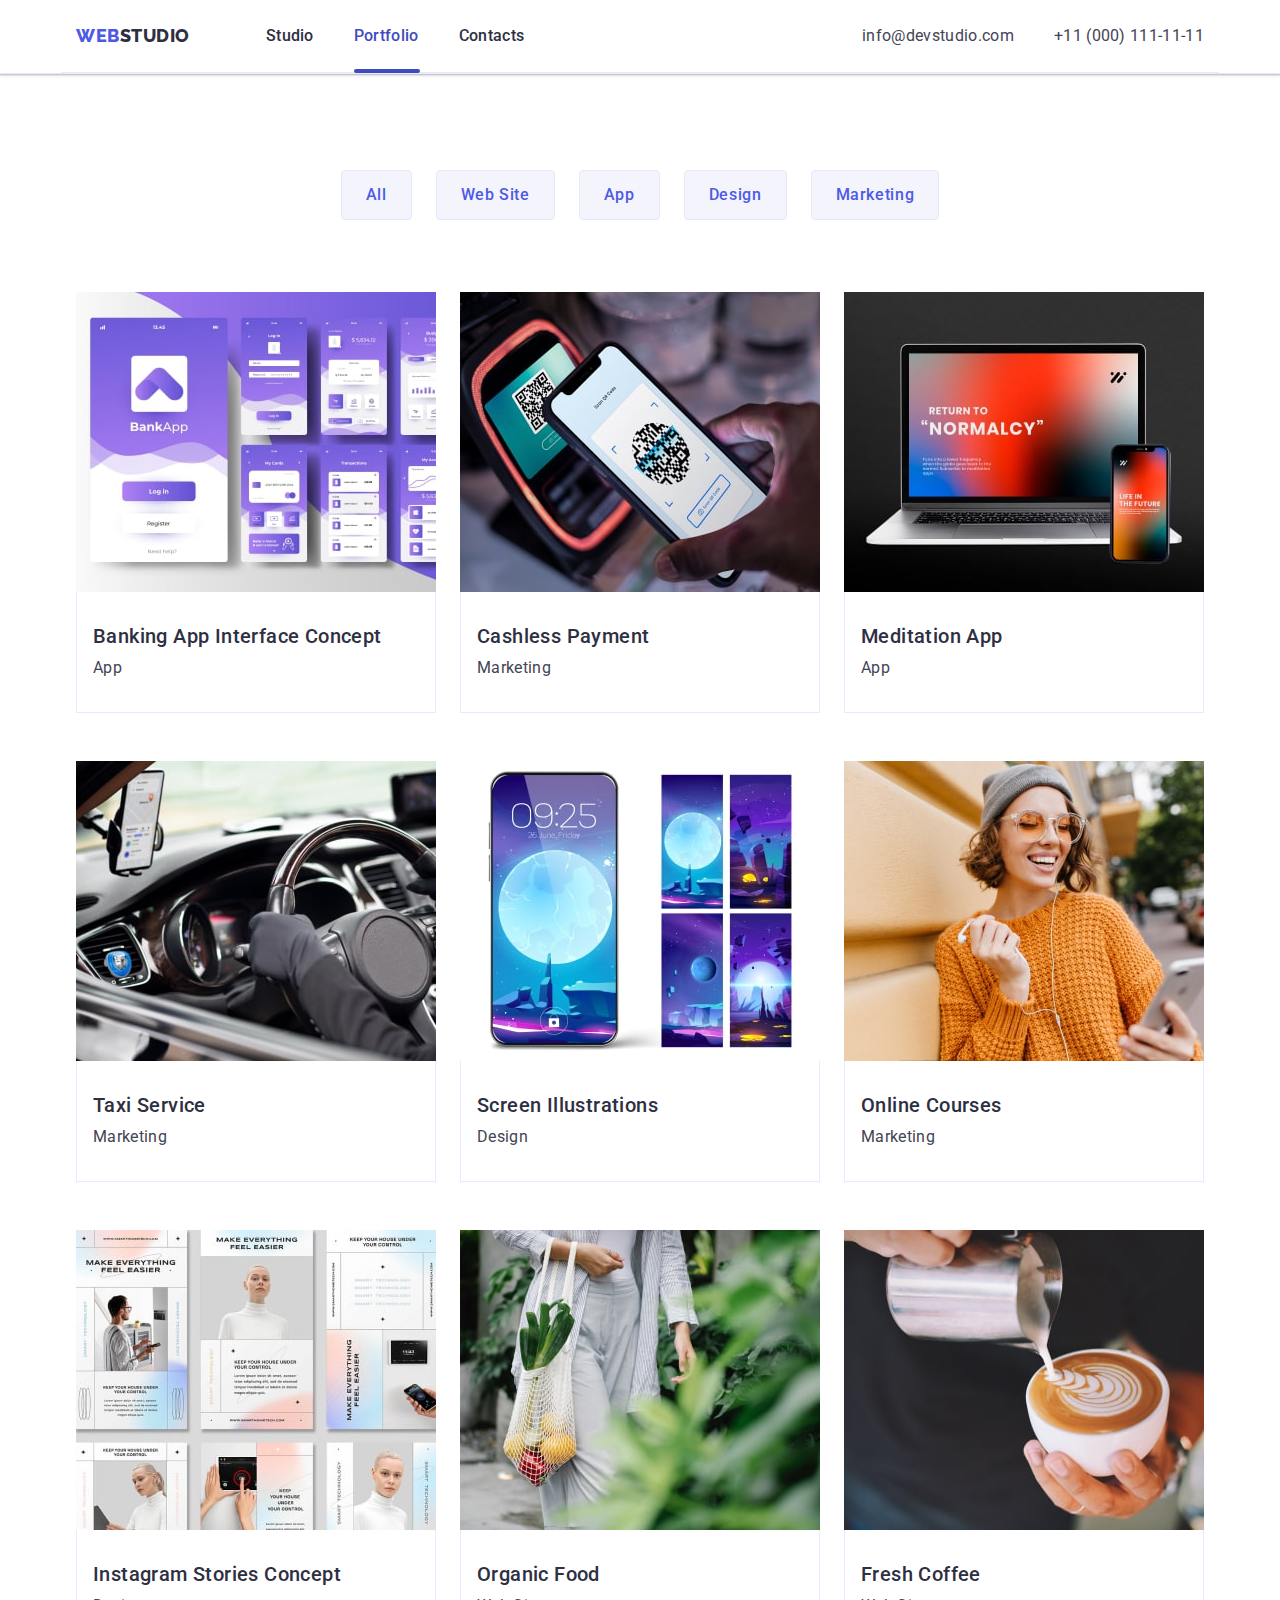
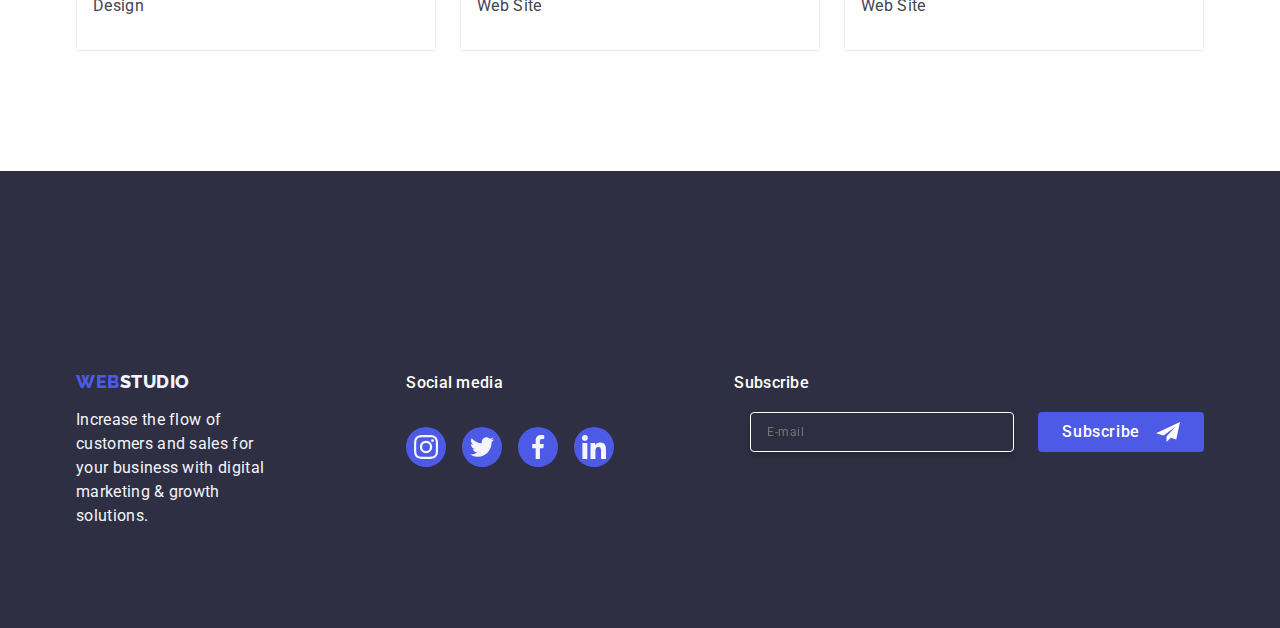
==== commit 67e718ee: "Update portfolio.html" ====
--- a/portfolio.html
+++ b/portfolio.html
@@ -342,17 +342,25 @@
             </li>
           </ul>
         </div>
-        <div class="subscribe">
-              <p>Subscribe</p>
-              <label for="subscribe" class="subscribe-label"></label>
-              <input type="email" class="subscribe-input"
-               name="subscribe" id="subscribe">
-               <button type="submit" class="subscribe-btn">Subscribe
-                <svg class="subscribe-svg" width="24" height="24">
-                  <use href="./images/icons.svg#icon-footer-button"></use>
-                </svg>
-               </button>
+       <div class="subscribe">
+          <p class="subscribe-title">Subscribe</p>
+          <form name="subscribe" class="subscribe-form">
+            <label for="subscribe" class="subscribe-label">
+              <input
+                type="email"
+                class="subscribe-input"
+                name="subscribe"
+                id="subscribe"
+                placeholder="E-mail"
+            /></label>
 
+            <button type="submit" class="subscribe-btn">
+              Subscribe
+              <svg class="subscribe-svg" width="24" height="24">
+                <use href="./images/icons.svg#icon-footer-button"></use>
+              </svg>
+            </button>
+          </form>
         </div>
       </div>
     </footer>
--- a/css/styles.css
+++ b/css/styles.css
@@ -767,37 +767,46 @@
   margin-top: 100px;
 }
 
+.subscribe-title {
+  margin-bottom: 16px;
+}
 .subscribe p {
   max-width: 74px;
   min-height: 25px;
   color: var(--white, #fff);
 
-  /* Body Medium */
-  font-family: Roboto;
+   font-family: Roboto;
   font-size: 16px;
   font-style: normal;
   font-weight: 500;
-  line-height: 24px; /* 150% */
-  letter-spacing: 0.32px;
-}
-
-.subscribe-field {
-  display: flex;
-  justify-content: center;
-  margin-right: 24px;
-  margin-top: 16px;
+  line-height: 1.5;
+  letter-spacing: 0.02em;
+}
+
+.subscribe-form {
+  display: flex;
+  justify-content: center;
+  gap: 24px;
+  padding-left: 16px;
 }
 .subscribe-input {
-  max-width: 264px;
+  color: var(--white);
+  width: 264px;
   min-height: 40px;
   flex-shrink: 0;
   border-radius: 4px;
   border: 1px solid var(--white, #fff);
   box-shadow: 0px 4px 4px 0px rgba(0, 0, 0, 0.15);
   background-color: transparent;
-}
-
-.subscribe-field::placeholder .subscribe-label {
+  font-size: 12px;
+  line-height: 1.5;
+  letter-spacing: 0.04em;
+  /* gap: 24px; */
+  padding-left: 16px;
+  filter: drop-shadow(0px 4px 4px rgba(0, 0, 0, 0.15)); 
+}
+
+.subscribe-form::placeholder .subscribe-label {
  color: var(--white);
 font-family: Roboto;
 font-size: 12px;
@@ -817,7 +826,7 @@
   gap: 16px;
   border-radius: 4px;
   background: var(--iris, #4d5ae5);
-  width: 165px;
+  min-width: 165px;
   height: 40px;
   flex-shrink: 0;
   color: var(--white, #fff);
@@ -831,6 +840,9 @@
   line-height: 24px; /* 150% */
   letter-spacing: 0.64px;
   fill: var(--white);
+  cursor: pointer;
+  border: 0;
+  
 }
 
 /* --------------------------End of footer---------------- */
